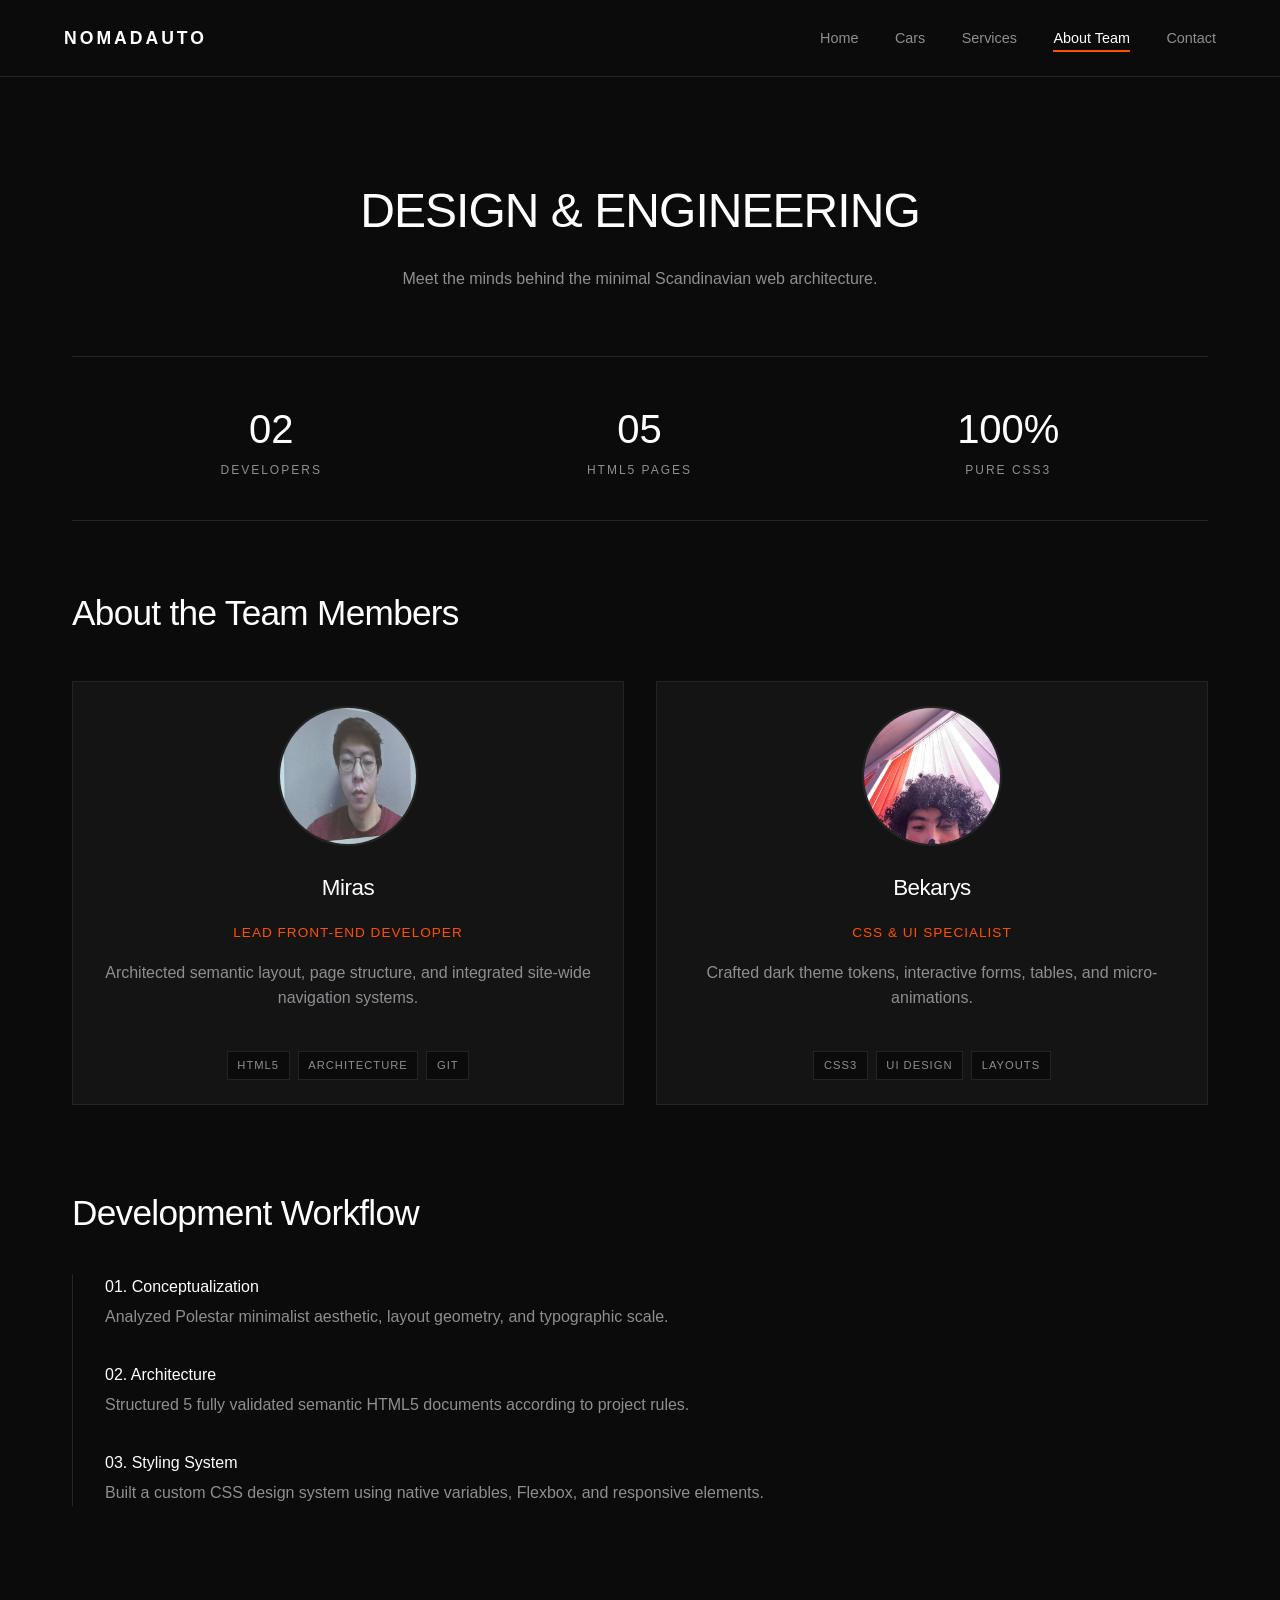
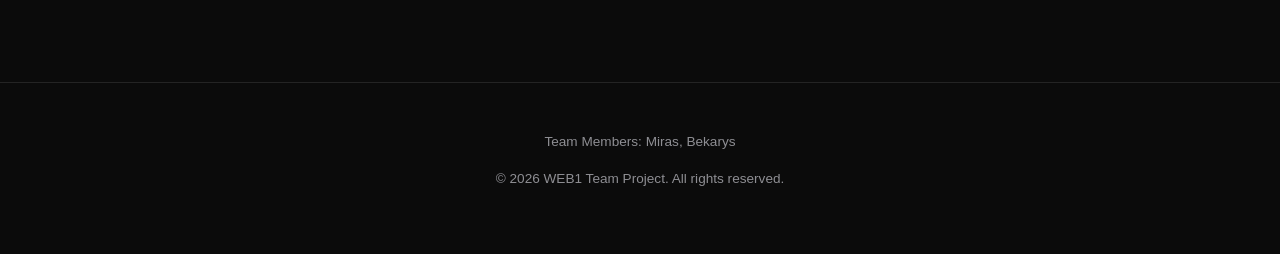
==== about.html @ 38dc41bf "minor changes" ====
<!DOCTYPE html>
<html lang="en">
<head>
  <meta charset="UTF-8">
  <meta name="viewport" content="width=device-width, initial-scale=1.0">
  <title>About Team</title>
  <link rel="stylesheet" href="css/style.css">
</head>
<body>

  <nav class="navbar">
    <div class="brand-logo">NomadAUTO</div>
    <div class="nav-links">
      <a href="index.html">Home</a>
      <a href="cars.html">Cars</a>
      <a href="services.html">Services</a>
      <a href="about.html" class="active">About Team</a>
      <a href="contact.html">Contact</a>
    </div>
  </nav>

  <main class="container">
    <header class="hero-section" style="border-bottom: none; padding: 2rem 0 3rem 0;">
      <h1>DESIGN & ENGINEERING</h1>
      <p>Meet the minds behind the minimal Scandinavian web architecture.</p>
    </header>

    <div class="stats-grid">
      <div class="stat-item">
        <span class="stat-number">02</span>
        <span class="stat-label">Developers</span>
      </div>
      <div class="stat-item">
        <span class="stat-number">05</span>
        <span class="stat-label">HTML5 Pages</span>
      </div>
      <div class="stat-item">
        <span class="stat-number">100%</span>
        <span class="stat-label">Pure CSS3</span>
      </div>
    </div>

    <h2>About the Team Members</h2>
    <div class="cards-grid">
      
      <div class="card member-card">
        <img src="images/miras.jpg" alt="Miras Profile" class="profile-img">
        <h3>Miras</h3>
        <p class="role-title">Lead Front-End Developer</p>
        <p>Architected semantic layout, page structure, and integrated site-wide navigation systems.</p>
        <div class="tech-tags">
          <span>HTML5</span>
          <span>Architecture</span>
          <span>Git</span>
        </div>
      </div>

      <div class="card member-card">
        <img src="images/bekarys.jpg" alt="Bekarys Profile" class="profile-img">
        <h3>Bekarys</h3>
        <p class="role-title">CSS & UI Specialist</p>
        <p>Crafted dark theme tokens, interactive forms, tables, and micro-animations.</p>
        <div class="tech-tags">
          <span>CSS3</span>
          <span>UI Design</span>
          <span>Layouts</span>
        </div>
      </div>

    </div>

    <section style="margin-top: 5rem;">
      <h2>Development Workflow</h2>
      <ol class="timeline-list">
        <li>
          <strong>01. Conceptualization</strong>
          <p>Analyzed Polestar minimalist aesthetic, layout geometry, and typographic scale.</p>
        </li>
        <li>
          <strong>02. Architecture</strong>
          <p>Structured 5 fully validated semantic HTML5 documents according to project rules.</p>
        </li>
        <li>
          <strong>03. Styling System</strong>
          <p>Built a custom CSS design system using native variables, Flexbox, and responsive elements.</p>
        </li>
      </ol>
    </section>
  </main>

  <footer>
    <p>Team Members: Miras, Bekarys</p>
    <p>&copy; 2026 WEB1 Team Project. All rights reserved.</p>
  </footer>

</body>
</html>
---- css/style.css ----
:root {
  --bg-color: #0b0b0b;
  --card-bg: #141414;
  --text-primary: #ffffff;
  --text-secondary: #8e8e93;
  --accent-color: #ff5000;
  --border-color: #242424;
  --font-main: 'Inter', -apple-system, BlinkMacSystemFont, 'Segoe UI', Roboto, sans-serif;
}

* {
  box-sizing: border-box;
  margin: 0;
  padding: 0;
}

body {
  background-color: var(--bg-color);
  color: var(--text-primary);
  font-family: var(--font-main);
  line-height: 1.6;
}

h1, h2, h3 {
  font-weight: 300;
  letter-spacing: -0.02em;
  margin-bottom: 1rem;
}

h1 { font-size: 3rem; }
h2 { font-size: 2.2rem; }
h3 { font-size: 1.4rem; }

p {
  color: var(--text-secondary);
  margin-bottom: 1rem;
}


.navbar {
  display: flex;
  justify-content: space-between;
  align-items: center;
  padding: 1.5rem 4rem;
  border-bottom: 1px solid var(--border-color);
  background-color: var(--bg-color);
  position: sticky;
  top: 0;
  z-index: 100;
}

.brand-logo {
  font-size: 1.1rem;
  font-weight: 600;
  letter-spacing: 3px;
  text-transform: uppercase;
  color: var(--text-primary);
}


.nav-links a {
  color: var(--text-secondary);
  text-decoration: none;
  margin-left: 2rem;
  font-size: 0.9rem;
  transition: color 0.3s ease;
}

.nav-links a:hover {
  color: var(--text-primary);
}


.nav-links a.active {
  color: var(--text-primary);
  border-bottom: 2px solid var(--accent-color);
  padding-bottom: 4px;
}

.container {
  max-width: 1200px;
  margin: 0 auto;
  padding: 4rem 2rem;
}

.hero-section {
  text-align: center;
  padding: 5rem 1rem 3rem 1rem;
  border-bottom: 1px solid var(--border-color);
}

.hero-img {
  width: 100%;
  max-height: 500px;
  object-fit: cover;
  border-radius: 4px;
  margin-top: 2rem;
}

.cards-grid {
  display: flex;
  gap: 2rem;
  margin-top: 2.5rem;
  flex-wrap: wrap;
}

.card {
  background-color: var(--card-bg);
  border: 1px solid var(--border-color);
  padding: 1.5rem;
  flex: 1 1 300px;
  display: flex;
  flex-direction: column;
}

.card-img {
  width: 100%;
  height: 220px;
  object-fit: cover;
  margin-bottom: 1rem;
}


.profile-img {
  width: 140px;
  height: 140px;
  border-radius: 50%;
  object-fit: cover;
  border: 2px solid var(--border-color);
  margin: 0 auto 1.5rem auto;
}


.spec-table {
  width: 100%;
  border-collapse: collapse;
  margin: 2rem 0;
}


.spec-table th, 
.spec-table td {
  padding: 1.2rem;
  text-align: left;
  border-bottom: 1px solid var(--border-color);
}

.spec-table th {
  color: var(--text-secondary);
  font-weight: 500;
  text-transform: uppercase;
  font-size: 0.8rem;
  letter-spacing: 1px;
}


#contact-form {
  max-width: 600px;
  margin: 2rem auto 0 auto;
  display: flex;
  flex-direction: column;
  gap: 1.5rem;
  background-color: var(--card-bg);
  padding: 2.5rem;
  border: 1px solid var(--border-color);
}

.form-group {
  display: flex;
  flex-direction: column;
  gap: 0.5rem;
  text-align: left;
}

.form-group label {
  font-size: 0.8rem;
  color: var(--text-secondary);
  text-transform: uppercase;
  letter-spacing: 1px;
}

.form-group input, 
.form-group select, 
.form-group textarea {
  background-color: var(--bg-color);
  border: 1px solid var(--border-color);
  color: var(--text-primary);
  padding: 0.8rem;
  font-family: inherit;
  font-size: 1rem;
  outline: none;
  transition: border-color 0.3s;
}

.form-group input:focus, 
.form-group select:focus, 
.form-group textarea:focus {
  border-color: var(--accent-color);
}

.btn-submit {
  background-color: var(--text-primary);
  color: var(--bg-color);
  padding: 1rem;
  border: none;
  font-weight: 600;
  cursor: pointer;
  text-transform: uppercase;
  letter-spacing: 1px;
  transition: all 0.3s ease;
}

.btn-submit:hover {
  background-color: var(--accent-color);
  color: #ffffff;
}


footer {
  text-align: center;
  padding: 3rem 1rem;
  border-top: 1px solid var(--border-color);
  margin-top: 5rem;
  font-size: 0.85rem;
  color: var(--text-secondary);
}
.stats-grid {
  display: flex;
  justify-content: space-around;
  border-top: 1px solid var(--border-color);
  border-bottom: 1px solid var(--border-color);
  padding: 2.5rem 1rem;
  margin-bottom: 4rem;
}

.stat-item {
  display: flex;
  flex-direction: column;
  align-items: center;
}

.stat-number {
  font-size: 2.5rem;
  font-weight: 300;
  color: var(--text-primary);
}

.stat-label {
  font-size: 0.75rem;
  text-transform: uppercase;
  letter-spacing: 2px;
  color: var(--text-secondary);
}

.member-card {
  text-align: center;
  transition: transform 0.3s ease, border-color 0.3s ease;
}

.member-card:hover {
  transform: translateY(-5px);
  border-color: var(--accent-color);
}

.role-title {
  color: var(--accent-color);
  font-size: 0.85rem;
  text-transform: uppercase;
  letter-spacing: 1px;
  margin-bottom: 1rem;
}

.tech-tags {
  display: flex;
  justify-content: center;
  gap: 0.5rem;
  margin-top: auto;
  padding-top: 1.5rem;
}

.tech-tags span {
  font-size: 0.7rem;
  text-transform: uppercase;
  letter-spacing: 1px;
  padding: 0.3rem 0.6rem;
  background-color: var(--bg-color);
  border: 1px solid var(--border-color);
  color: var(--text-secondary);
}

.timeline-list {
  list-style: none;
  margin-top: 2rem;
  border-left: 1px solid var(--border-color);
  padding-left: 2rem;
}

.timeline-list li {
  margin-bottom: 2rem;
  position: relative;
}

.timeline-list strong {
  color: var(--text-primary);
  font-weight: 400;
  display: block;
  margin-bottom: 0.3rem;
}
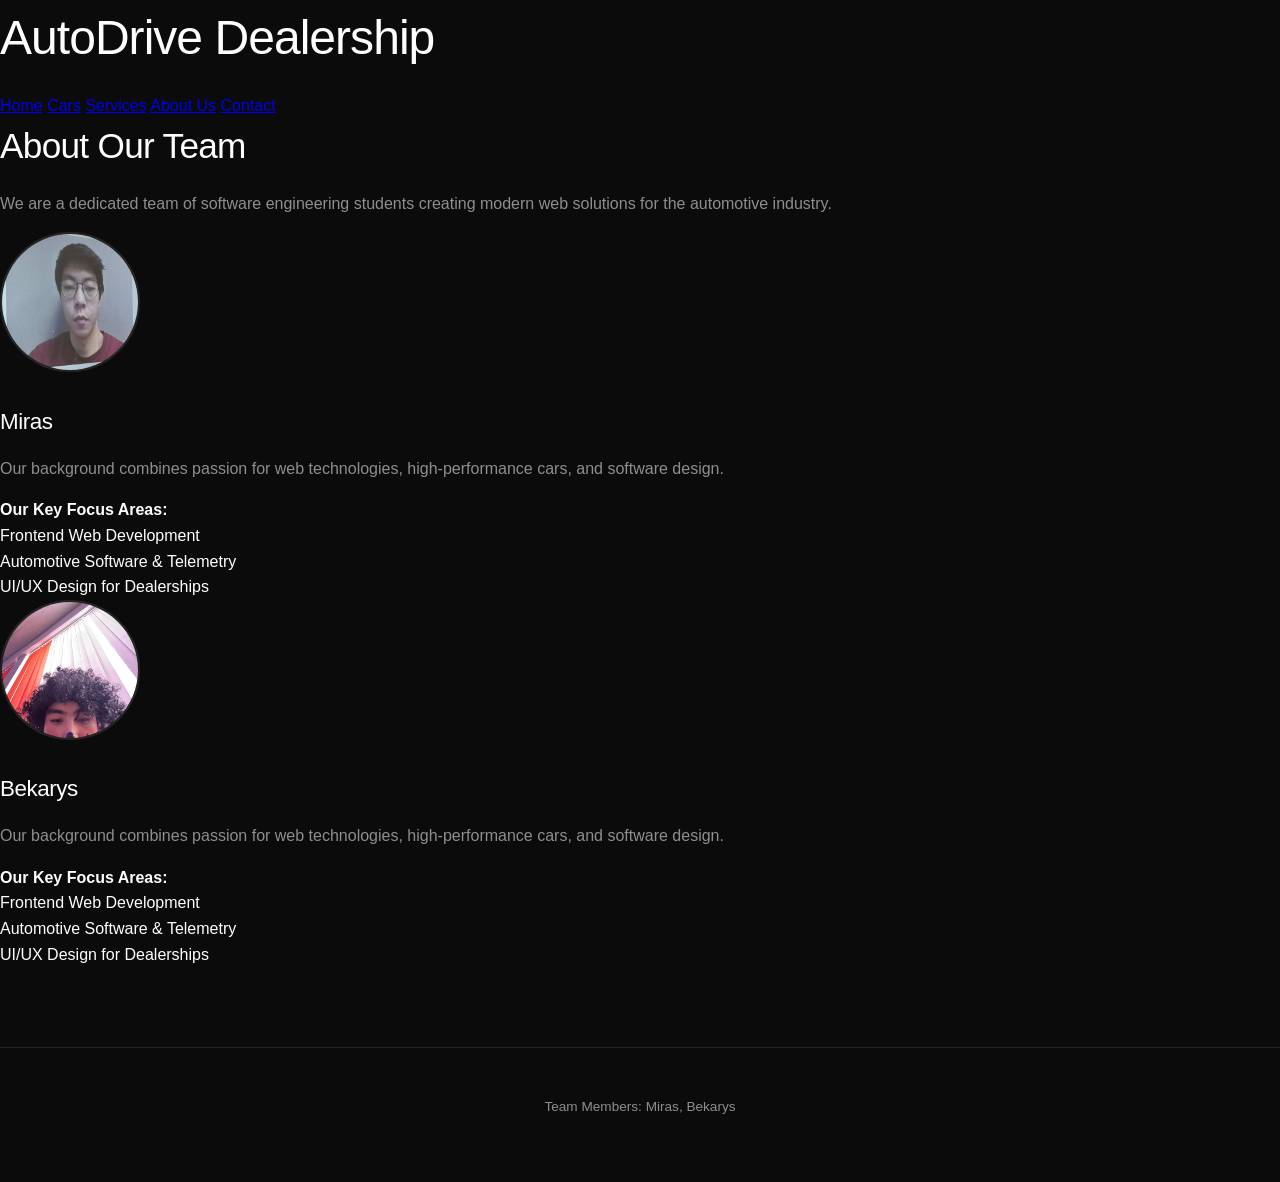
==== commit 92850348: "minor changes" ====
--- a/about.html
+++ b/about.html
@@ -1,97 +1,60 @@
 <!DOCTYPE html>
 <html lang="en">
 <head>
-  <meta charset="UTF-8">
-  <meta name="viewport" content="width=device-width, initial-scale=1.0">
-  <title>About Team</title>
-  <link rel="stylesheet" href="css/style.css">
+    <meta charset="UTF-8">
+    <meta name="viewport" content="width=device-width, initial-scale=1.0">
+    <title>AutoDrive - About Us</title>
+    <link rel="stylesheet" href="css/style.css">
 </head>
 <body>
 
-  <nav class="navbar">
-    <div class="brand-logo">NomadAUTO</div>
-    <div class="nav-links">
-      <a href="index.html">Home</a>
-      <a href="cars.html">Cars</a>
-      <a href="services.html">Services</a>
-      <a href="about.html" class="active">About Team</a>
-      <a href="contact.html">Contact</a>
-    </div>
-  </nav>
-
-  <main class="container">
-    <header class="hero-section" style="border-bottom: none; padding: 2rem 0 3rem 0;">
-      <h1>DESIGN & ENGINEERING</h1>
-      <p>Meet the minds behind the minimal Scandinavian web architecture.</p>
+    <header id="main-header">
+        <h1>AutoDrive Dealership</h1>
+        <nav class="nav-menu">
+            <a href="index.html">Home</a>
+            <a href="cars.html">Cars</a>
+            <a href="services.html">Services</a>
+            <a href="about.html">About Us</a>
+            <a href="contact.html">Contact</a>
+        </nav>
     </header>
 
-    <div class="stats-grid">
-      <div class="stat-item">
-        <span class="stat-number">02</span>
-        <span class="stat-label">Developers</span>
-      </div>
-      <div class="stat-item">
-        <span class="stat-number">05</span>
-        <span class="stat-label">HTML5 Pages</span>
-      </div>
-      <div class="stat-item">
-        <span class="stat-number">100%</span>
-        <span class="stat-label">Pure CSS3</span>
-      </div>
-    </div>
+    <main>
+        <section class="about-section">
+            <h2>About Our Team</h2>
+            <p>We are a dedicated team of software engineering students creating modern web solutions for the automotive industry.</p>
 
-    <h2>About the Team Members</h2>
-    <div class="cards-grid">
-      
-      <div class="card member-card">
-        <img src="images/miras.jpg" alt="Miras Profile" class="profile-img">
-        <h3>Miras</h3>
-        <p class="role-title">Lead Front-End Developer</p>
-        <p>Architected semantic layout, page structure, and integrated site-wide navigation systems.</p>
-        <div class="tech-tags">
-          <span>HTML5</span>
-          <span>Architecture</span>
-          <span>Git</span>
-        </div>
-      </div>
+            <article class="team-member">
+                <img src="images/miras.jpg" alt="Miras Photo" class="profile-img">
+                <h3>Miras</h3>
+                <p>Our background combines passion for web technologies, high-performance cars, and software design.</p>
+                
+                <h4>Our Key Focus Areas:</h4>
+                <ul>
+                    <li>Frontend Web Development</li>
+                    <li>Automotive Software & Telemetry</li>
+                    <li>UI/UX Design for Dealerships</li>
+                </ul>
+            </article>
 
-      <div class="card member-card">
-        <img src="images/bekarys.jpg" alt="Bekarys Profile" class="profile-img">
-        <h3>Bekarys</h3>
-        <p class="role-title">CSS & UI Specialist</p>
-        <p>Crafted dark theme tokens, interactive forms, tables, and micro-animations.</p>
-        <div class="tech-tags">
-          <span>CSS3</span>
-          <span>UI Design</span>
-          <span>Layouts</span>
-        </div>
-      </div>
+            <article class="team-member">
+                <img src="images/bekarys.jpg" alt="Bekarys Photo" class="profile-img">
+                <h3>Bekarys</h3>
+                <p>Our background combines passion for web technologies, high-performance cars, and software design.</p>
+                
+                <h4>Our Key Focus Areas:</h4>
+                <ul>
+                    <li>Frontend Web Development</li>
+                    <li>Automotive Software & Telemetry</li>
+                    <li>UI/UX Design for Dealerships</li>
+                </ul>
+            </article>
+        </section>
+    </main>
 
-    </div>
-
-    <section style="margin-top: 5rem;">
-      <h2>Development Workflow</h2>
-      <ol class="timeline-list">
-        <li>
-          <strong>01. Conceptualization</strong>
-          <p>Analyzed Polestar minimalist aesthetic, layout geometry, and typographic scale.</p>
-        </li>
-        <li>
-          <strong>02. Architecture</strong>
-          <p>Structured 5 fully validated semantic HTML5 documents according to project rules.</p>
-        </li>
-        <li>
-          <strong>03. Styling System</strong>
-          <p>Built a custom CSS design system using native variables, Flexbox, and responsive elements.</p>
-        </li>
-      </ol>
-    </section>
-  </main>
-
-  <footer>
-    <p>Team Members: Miras, Bekarys</p>
-    <p>&copy; 2026 WEB1 Team Project. All rights reserved.</p>
-  </footer>
+    <footer>
+        <p>Team Members: Miras, Bekarys</p>
+    </footer>
 
 </body>
 </html>
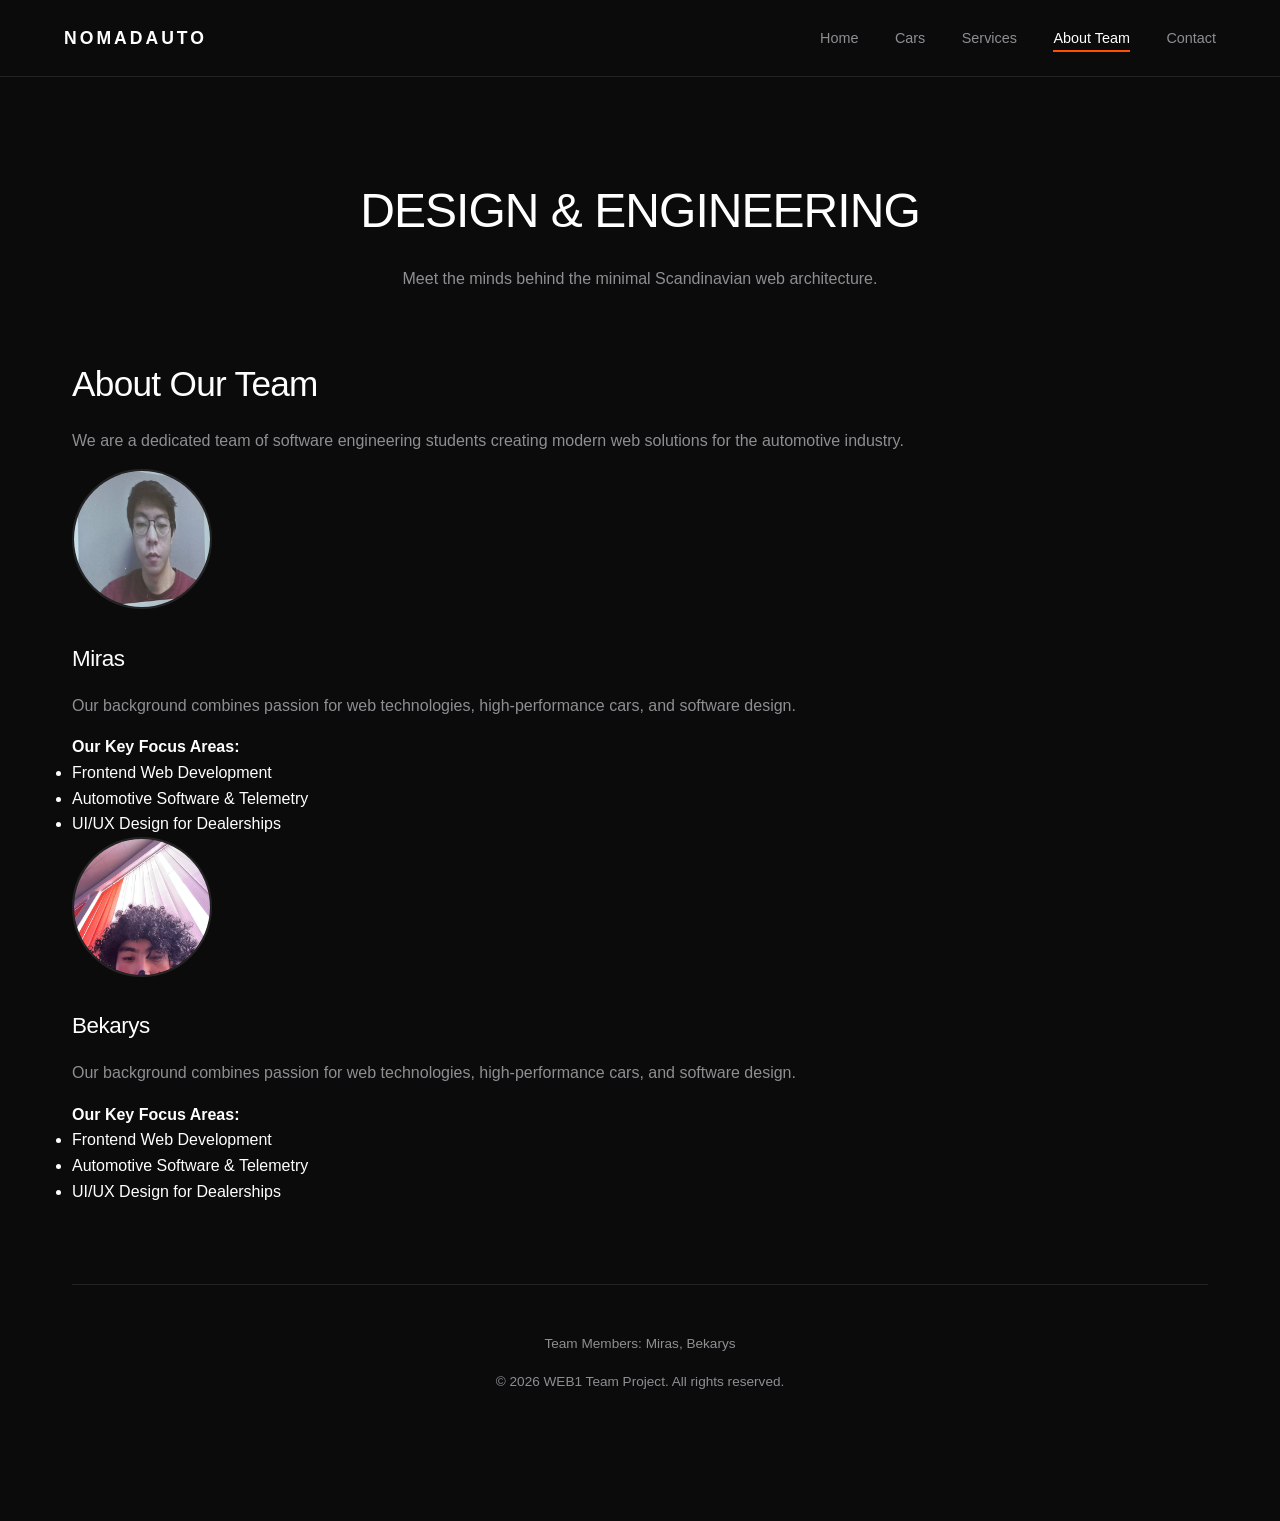
==== commit a581f887: "Merge branch 'master' of https://github.com/Mirasik1/WEB1" ====
--- a/about.html
+++ b/about.html
@@ -1,22 +1,28 @@
 <!DOCTYPE html>
 <html lang="en">
 <head>
-    <meta charset="UTF-8">
-    <meta name="viewport" content="width=device-width, initial-scale=1.0">
-    <title>AutoDrive - About Us</title>
-    <link rel="stylesheet" href="css/style.css">
+  <meta charset="UTF-8">
+  <meta name="viewport" content="width=device-width, initial-scale=1.0">
+  <title>About Team</title>
+  <link rel="stylesheet" href="css/style.css">
 </head>
 <body>
 
-    <header id="main-header">
-        <h1>AutoDrive Dealership</h1>
-        <nav class="nav-menu">
-            <a href="index.html">Home</a>
-            <a href="cars.html">Cars</a>
-            <a href="services.html">Services</a>
-            <a href="about.html">About Us</a>
-            <a href="contact.html">Contact</a>
-        </nav>
+  <nav class="navbar">
+    <div class="brand-logo">NomadAUTO</div>
+    <div class="nav-links">
+      <a href="index.html">Home</a>
+      <a href="cars.html">Cars</a>
+      <a href="services.html">Services</a>
+      <a href="about.html" class="active">About Team</a>
+      <a href="contact.html">Contact</a>
+    </div>
+  </nav>
+
+  <main class="container">
+    <header class="hero-section" style="border-bottom: none; padding: 2rem 0 3rem 0;">
+      <h1>DESIGN & ENGINEERING</h1>
+      <p>Meet the minds behind the minimal Scandinavian web architecture.</p>
     </header>
 
     <main>
@@ -52,9 +58,10 @@
         </section>
     </main>
 
-    <footer>
-        <p>Team Members: Miras, Bekarys</p>
-    </footer>
+  <footer>
+    <p>Team Members: Miras, Bekarys</p>
+    <p>&copy; 2026 WEB1 Team Project. All rights reserved.</p>
+  </footer>
 
 </body>
 </html>
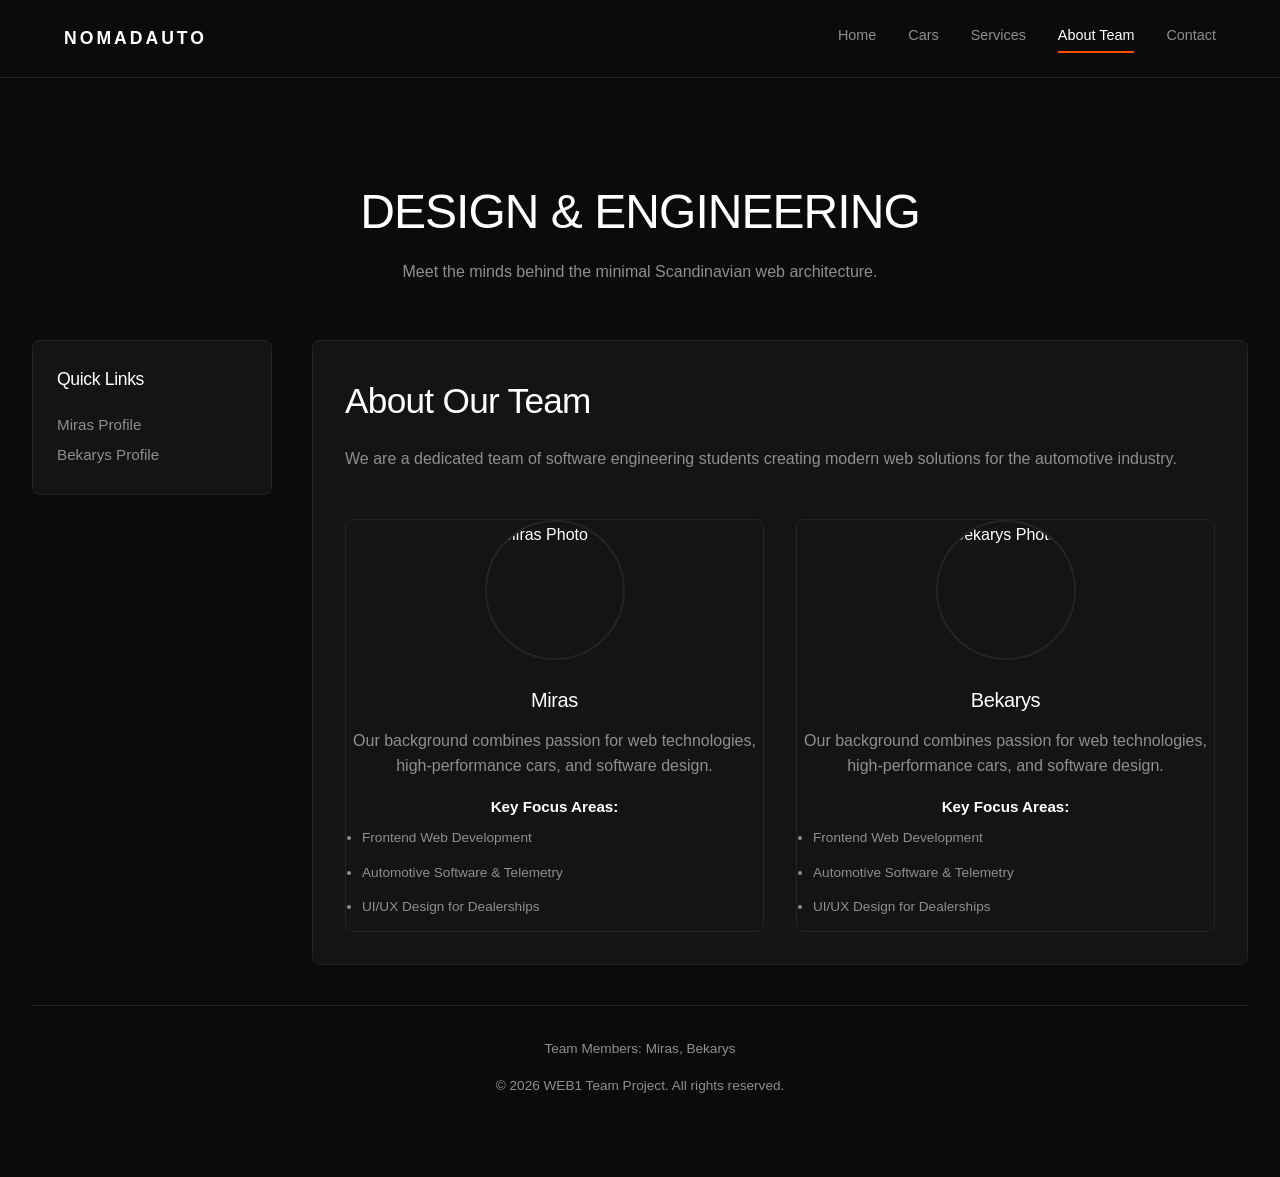
==== commit 378be5f5: "my tasks" ====
--- a/about.html
+++ b/about.html
@@ -1,11 +1,13 @@
 <!DOCTYPE html>
 <html lang="en">
+
 <head>
   <meta charset="UTF-8">
   <meta name="viewport" content="width=device-width, initial-scale=1.0">
   <title>About Team</title>
   <link rel="stylesheet" href="css/style.css">
 </head>
+
 <body>
 
   <nav class="navbar">
@@ -19,49 +21,72 @@
     </div>
   </nav>
 
-  <main class="container">
-    <header class="hero-section" style="border-bottom: none; padding: 2rem 0 3rem 0;">
+  <div class="page-grid container">
+
+    <header class="grid-header">
       <h1>DESIGN & ENGINEERING</h1>
       <p>Meet the minds behind the minimal Scandinavian web architecture.</p>
     </header>
 
-    <main>
-        <section class="about-section">
-            <h2>About Our Team</h2>
-            <p>We are a dedicated team of software engineering students creating modern web solutions for the automotive industry.</p>
+    <aside class="grid-sidebar">
+      <h3>Quick Links</h3>
+      <ul>
+        <li><a href="#miras">Miras Profile</a></li>
+        <li><a href="#bekarys">Bekarys Profile</a></li>
+      </ul>
+    </aside>
 
-            <article class="team-member">
-                <img src="images/miras.jpg" alt="Miras Photo" class="profile-img">
-                <h3>Miras</h3>
-                <p>Our background combines passion for web technologies, high-performance cars, and software design.</p>
-                
-                <h4>Our Key Focus Areas:</h4>
-                <ul>
-                    <li>Frontend Web Development</li>
-                    <li>Automotive Software & Telemetry</li>
-                    <li>UI/UX Design for Dealerships</li>
-                </ul>
-            </article>
+    <main class="grid-main">
+      <section id="about-sec">
+        <h2>About Our Team</h2>
+        <p>We are a dedicated team of software engineering students creating modern web solutions for the automotive
+          industry.</p>
 
-            <article class="team-member">
-                <img src="images/bekarys.jpg" alt="Bekarys Photo" class="profile-img">
-                <h3>Bekarys</h3>
-                <p>Our background combines passion for web technologies, high-performance cars, and software design.</p>
-                
-                <h4>Our Key Focus Areas:</h4>
-                <ul>
-                    <li>Frontend Web Development</li>
-                    <li>Automotive Software & Telemetry</li>
-                    <li>UI/UX Design for Dealerships</li>
-                </ul>
-            </article>
+        <section class="cards-container" style="padding: 2rem 0 0 0;">
+          <article class="card" id="miras">
+            <div class="card-content">
+              <img src="images/miras.jpg" alt="Miras Photo" class="profile-img">
+              <h3 class="card-title">Miras</h3>
+              <p class="card-text">Our background combines passion for web technologies, high-performance cars, and
+                software design.</p>
+
+              <h4 style="font-size: 0.95rem; margin-bottom: 0.5rem; text-align: center; color: var(--text-primary);">Key
+                Focus Areas:</h4>
+              <ul style="margin-left: 1rem; color: var(--text-secondary); font-size: 0.85rem; line-height: 1.6;">
+                <li>Frontend Web Development</li>
+                <li>Automotive Software & Telemetry</li>
+                <li>UI/UX Design for Dealerships</li>
+              </ul>
+            </div>
+          </article>
+
+          <article class="card" id="bekarys">
+            <div class="card-content">
+              <img src="images/bekarys.jpg" alt="Bekarys Photo" class="profile-img">
+              <h3 class="card-title">Bekarys</h3>
+              <p class="card-text">Our background combines passion for web technologies, high-performance cars, and
+                software design.</p>
+
+              <h4 style="font-size: 0.95rem; margin-bottom: 0.5rem; text-align: center; color: var(--text-primary);">Key
+                Focus Areas:</h4>
+              <ul style="margin-left: 1rem; color: var(--text-secondary); font-size: 0.85rem; line-height: 1.6;">
+                <li>Frontend Web Development</li>
+                <li>Automotive Software & Telemetry</li>
+                <li>UI/UX Design for Dealerships</li>
+              </ul>
+            </div>
+          </article>
         </section>
+      </section>
     </main>
 
-  <footer>
-    <p>Team Members: Miras, Bekarys</p>
-    <p>&copy; 2026 WEB1 Team Project. All rights reserved.</p>
-  </footer>
+    <footer class="grid-footer">
+      <p>Team Members: Miras, Bekarys</p>
+      <p>&copy; 2026 WEB1 Team Project. All rights reserved.</p>
+    </footer>
+
+  </div>
 
 </body>
+
 </html>
--- a/css/style.css
+++ b/css/style.css
@@ -1,4 +1,6 @@
-
+html {
+  scroll-behavior: smooth;
+}
 :root {
   --bg-color: #0b0b0b;
   --card-bg: #141414;
@@ -48,6 +50,7 @@
   position: sticky;
   top: 0;
   z-index: 100;
+  width: 100%;
 }
 
 .brand-logo {
@@ -58,11 +61,13 @@
   color: var(--text-primary);
 }
 
-
+.nav-links{
+  display:flex;
+  gap:2rem;
+}
 .nav-links a {
   color: var(--text-secondary);
   text-decoration: none;
-  margin-left: 2rem;
   font-size: 0.9rem;
   transition: color 0.3s ease;
 }
@@ -79,7 +84,7 @@
 }
 
 .container {
-  max-width: 1200px;
+  
   margin: 0 auto;
   padding: 4rem 2rem;
 }
@@ -97,6 +102,12 @@
   border-radius: 4px;
   margin-top: 2rem;
 }
+.card-content{
+  display: flex;
+  justify-content: center;
+  flex-direction: column;
+  flex-grow: 1;
+}
 
 .cards-grid {
   display: flex;
@@ -105,23 +116,70 @@
   flex-wrap: wrap;
 }
 
+.cards-container{
+  display:flex;
+  flex-wrap:wrap;
+  justify-content: center;
+  align-items: stretch;
+  gap:2rem;
+  padding: 3rem 2rem;
+  max-width: 100%;
+  margin: 0 auto;
+}
+
 .card {
   background-color: var(--card-bg);
   border: 1px solid var(--border-color);
-  padding: 1.5rem;
+  border-radius: 8px;
+  overflow: hidden;
   flex: 1 1 300px;
   display: flex;
   flex-direction: column;
-}
-
+  transition:transform 0.3s ease,box-shadow 0.3s ease;
+  flex-direction: column;
+}
+.card:hover{
+  transform: translateY(-5px);
+  box-shadow: 0 10px 20px rgba(0,0,0,0.4);
+}
 .card-img {
   width: 100%;
-  height: 220px;
+  height: 200px;
   object-fit: cover;
   margin-bottom: 1rem;
 }
 
-
+.card-title{
+  color:var(--text-primary,#ffffff);
+  font-size: 1.25rem;
+  margin-bottom: 0.7rem;
+  display: flex;
+  justify-content: center;
+}
+.card-text{
+  color:var(--text-secondary,#aaaaaa);
+  
+  flex-grow: 1;
+  display: flex;
+  justify-content: center;
+  text-align: center;
+}
+.card-button{
+  display:inline-block;
+  text-align: center;
+  background-color: var(--accent-color,#ff4500);
+  color:#ffffff;
+  padding: 0.75rem 1.25rem;
+  border-radius: 4px;
+  text-decoration: none;
+  font-weight: 600;
+  font-size:0.9rem;
+  transition:background-color 0.3s ease;
+  display: flex;
+  justify-content: center;
+  margin-top: auto;
+  
+}
 .profile-img {
   width: 140px;
   height: 140px;
@@ -166,6 +224,13 @@
   border: 1px solid var(--border-color);
 }
 
+
+.nav-menu {
+    margin-top: 10px;
+    display:flex;
+    justify-content:space-between;
+    align-items:center;
+}
 .form-group {
   display: flex;
   flex-direction: column;
@@ -193,11 +258,7 @@
   transition: border-color 0.3s;
 }
 
-.form-group input:focus, 
-.form-group select:focus, 
-.form-group textarea:focus {
-  border-color: var(--accent-color);
-}
+
 
 .btn-submit {
   background-color: var(--text-primary);
@@ -211,99 +272,257 @@
   transition: all 0.3s ease;
 }
 
-.btn-submit:hover {
-  background-color: var(--accent-color);
-  color: #ffffff;
-}
-
+
+
+.page-layout {
+  display: grid;
+  grid-template-columns: 250px 1fr;
+  grid-template-rows: auto 1fr auto;
+  grid-template-areas:
+    "header  header"
+    "sidebar main"
+    "footer  footer";
+  min-height: 100vh;
+  gap: 2rem;
+}
+
+.header-section {
+  grid-area: header;
+}
+
+.sidebar {
+  grid-area: sidebar;
+  background-color: var(--card-bg);
+  padding: 2rem;
+  border-right: 1px solid var(--border-color);
+}
+
+.sidebar ul {
+  list-style: none;
+}
+
+.sidebar a {
+  color: var(--text-secondary);
+  text-decoration: none;
+  line-height: 2;
+}
+
+.sidebar a:hover {
+  color: var(--accent-color);
+}
+
+.main-content {
+  grid-area: main; /* ВОТ ЭТОГО СВОЙСТВА НЕ ХВАТАЛО! */
+  padding: 2rem;
+}
 
 footer {
+  grid-area: footer;
   text-align: center;
   padding: 3rem 1rem;
   border-top: 1px solid var(--border-color);
-  margin-top: 5rem;
   font-size: 0.85rem;
   color: var(--text-secondary);
-}
-.stats-grid {
-  display: flex;
-  justify-content: space-around;
+  margin-top: 0;
+}.page-grid {
+  display: grid;
+  grid-template-columns: 240px 1fr;
+  grid-template-rows: auto auto auto;
+  grid-template-areas:
+    "header  header"
+    "sidebar main"
+    "footer  footer";
+  gap: 2.5rem;
+  margin-top: 2rem;
+}
+
+.grid-header {
+  grid-area: header;
+  text-align: center;
+}
+
+.grid-header h1 {
+  color: var(--text-primary);
+  margin-bottom: 0.5rem;
+}
+
+.hero-img {
+  width: 100%;
+  height: 380px;
+  object-fit: cover;
+  border-radius: 8px;
+  margin-top: 1.5rem;
+  border: 1px solid var(--border-color);
+}
+
+.grid-sidebar {
+  grid-area: sidebar;
+  background-color: var(--card-bg);
+  padding: 1.5rem;
+  border: 1px solid var(--border-color);
+  border-radius: 8px;
+  height: fit-content;
+}
+
+.grid-sidebar h3 {
+  font-size: 1.1rem;
+  margin-bottom: 1rem;
+}
+
+.grid-sidebar ul {
+  list-style: none;
+}
+
+.grid-sidebar a {
+  color: var(--text-secondary);
+  text-decoration: none;
+  line-height: 2;
+  font-size: 0.95rem;
+  transition: color 0.3s;
+}
+
+.grid-sidebar a:hover {
+  color: var(--accent-color);
+}
+
+.grid-main {
+  grid-area: main;
+  background-color: var(--card-bg);
+  padding: 2rem;
+  border: 1px solid var(--border-color);
+  border-radius: 8px;
+}
+
+.grid-main ul {
+  margin-left: 1.2rem;
+  color: var(--text-secondary);
+}
+
+.grid-main li {
+  margin-bottom: 0.8rem;
+}
+
+.grid-footer {
+  grid-area: footer;
+  text-align: center;
+  padding: 2rem 1rem 0 1rem;
   border-top: 1px solid var(--border-color);
-  border-bottom: 1px solid var(--border-color);
-  padding: 2.5rem 1rem;
-  margin-bottom: 4rem;
-}
-
-.stat-item {
-  display: flex;
-  flex-direction: column;
+  font-size: 0.85rem;
+  color: var(--text-secondary);
+}
+.modal-overlay {
+  position: fixed;
+  top: 0;
+  left: 0;
+  width: 100%;
+  height: 100%;
+  background-color: rgba(0, 0, 0, 0.85); /* Всё вокруг темнеет */
+  backdrop-filter: blur(5px);
+  display: flex;
+  justify-content: center;
   align-items: center;
-}
-
-.stat-number {
-  font-size: 2.5rem;
-  font-weight: 300;
-  color: var(--text-primary);
-}
-
-.stat-label {
-  font-size: 0.75rem;
-  text-transform: uppercase;
-  letter-spacing: 2px;
-  color: var(--text-secondary);
-}
-
-.member-card {
-  text-align: center;
-  transition: transform 0.3s ease, border-color 0.3s ease;
-}
-
-.member-card:hover {
-  transform: translateY(-5px);
-  border-color: var(--accent-color);
-}
-
-.role-title {
+  opacity: 0;
+  pointer-events: none;
+  transition: opacity 0.3s ease;
+  z-index: 1000;
+}
+
+/* Открытие всплывающего окна без JS с помощью :target */
+.modal-overlay:target {
+  opacity: 1;
+  pointer-events: auto;
+}
+
+/* Контейнер модального окна */
+.modal-content {
+  background-color: var(--card-bg);
+  border: 1px solid var(--border-color);
+  border-radius: 12px;
+  padding: 2rem;
+  width: 90%;
+  max-width: 900px;
+  max-height: 90vh;
+  overflow-y: auto;
+  position: relative;
+  box-shadow: 0 20px 40px rgba(0,0,0,0.8);
+}
+
+.modal-content h2 {
+  text-align: center;
+  margin-bottom: 1.5rem;
+}
+
+/* Крестик справа сверху */
+.close-btn {
+  position: absolute;
+  top: 1rem;
+  right: 1.5rem;
+  font-size: 2rem;
+  color: var(--text-secondary);
+  text-decoration: none;
+  font-weight: bold;
+  line-height: 1;
+  transition: color 0.2s;
+}
+
+.close-btn:hover {
   color: var(--accent-color);
+}
+
+/* CSS Grid Gallery (Task 4 Requirements) */
+.gallery-container {
+  display: grid;
+  grid-template-columns: repeat(3, 1fr); /* 3 колонки одинаковой ширины */
+  gap: 1.2rem; /* Равномерные отступы */
+}
+
+.gallery-item {
+  position: relative;
+  overflow: hidden;
+  border-radius: 6px;
+  border: 1px solid var(--border-color);
+  height: 160px;
+}
+
+.gallery-item img {
+  width: 100%;
+  height: 100%;
+  object-fit: cover;
+  transition: transform 0.4s ease;
+  display: block;
+}
+
+/* Ховер эффект: Картинка чуть-чуть увеличивается */
+.gallery-item:hover img {
+  transform: scale(1.1);
+}
+
+/* Всплывающая подпись при наведении (Caption Overlay) */
+.gallery-item .caption {
+  position: absolute;
+  bottom: 0;
+  left: 0;
+  width: 100%;
+  padding: 0.6rem;
+  background: rgba(0, 0, 0, 0.75);
+  color: #fff;
   font-size: 0.85rem;
-  text-transform: uppercase;
-  letter-spacing: 1px;
-  margin-bottom: 1rem;
-}
-
-.tech-tags {
-  display: flex;
-  justify-content: center;
-  gap: 0.5rem;
-  margin-top: auto;
-  padding-top: 1.5rem;
-}
-
-.tech-tags span {
-  font-size: 0.7rem;
-  text-transform: uppercase;
-  letter-spacing: 1px;
-  padding: 0.3rem 0.6rem;
-  background-color: var(--bg-color);
-  border: 1px solid var(--border-color);
-  color: var(--text-secondary);
-}
-
-.timeline-list {
-  list-style: none;
-  margin-top: 2rem;
-  border-left: 1px solid var(--border-color);
-  padding-left: 2rem;
-}
-
-.timeline-list li {
-  margin-bottom: 2rem;
-  position: relative;
-}
-
-.timeline-list strong {
-  color: var(--text-primary);
-  font-weight: 400;
-  display: block;
-  margin-bottom: 0.3rem;
+  text-align: center;
+  transform: translateY(100%);
+  transition: transform 0.3s ease;
+}
+
+.gallery-item:hover .caption {
+  transform: translateY(0);
+}
+p, h1, h2, h3, h4, h5, h6, span, li, td, th {
+  cursor: default;
+  user-select: none;
+}
+a, button, .card-button, .close-btn {
+  cursor: pointer;
+}
+input, textarea, select {
+  cursor: text;
+  user-select: auto;
 }
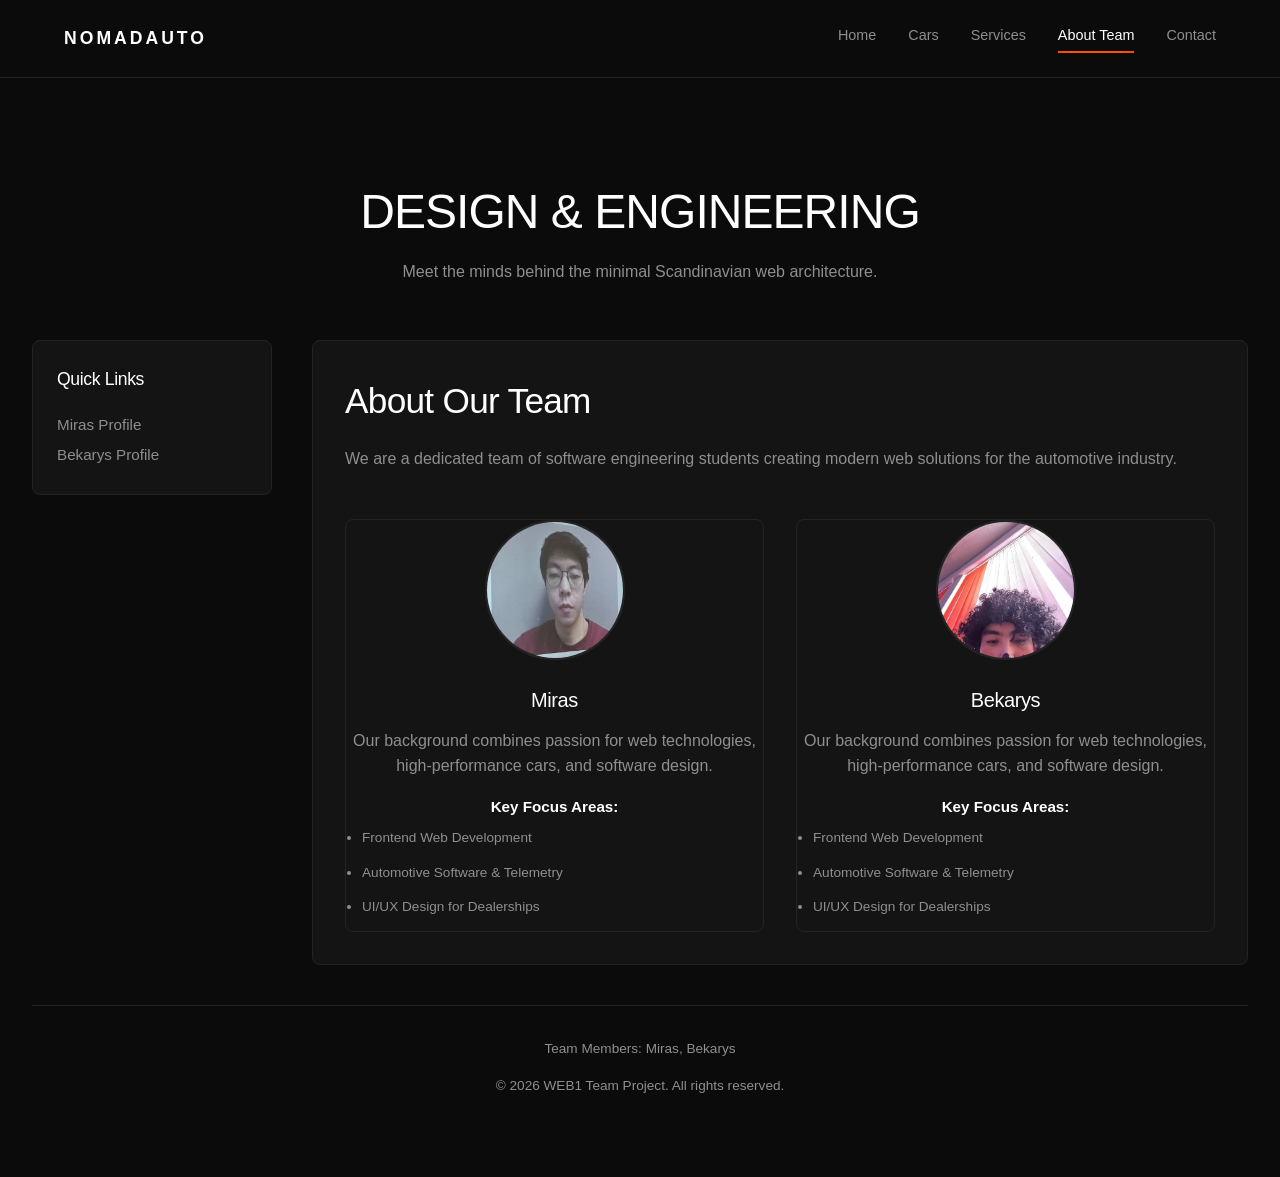
==== commit 85b1bbad: "compressed photos" ====
--- a/about.html
+++ b/about.html
@@ -45,7 +45,7 @@
         <section class="cards-container" style="padding: 2rem 0 0 0;">
           <article class="card" id="miras">
             <div class="card-content">
-              <img src="images/miras.jpg" alt="Miras Photo" class="profile-img">
+              <img src="images/miras.webp" alt="Miras Photo" class="profile-img">
               <h3 class="card-title">Miras</h3>
               <p class="card-text">Our background combines passion for web technologies, high-performance cars, and
                 software design.</p>
@@ -62,7 +62,7 @@
 
           <article class="card" id="bekarys">
             <div class="card-content">
-              <img src="images/bekarys.jpg" alt="Bekarys Photo" class="profile-img">
+              <img src="images/bekarys.webp" alt="Bekarys Photo" class="profile-img">
               <h3 class="card-title">Bekarys</h3>
               <p class="card-text">Our background combines passion for web technologies, high-performance cars, and
                 software design.</p>
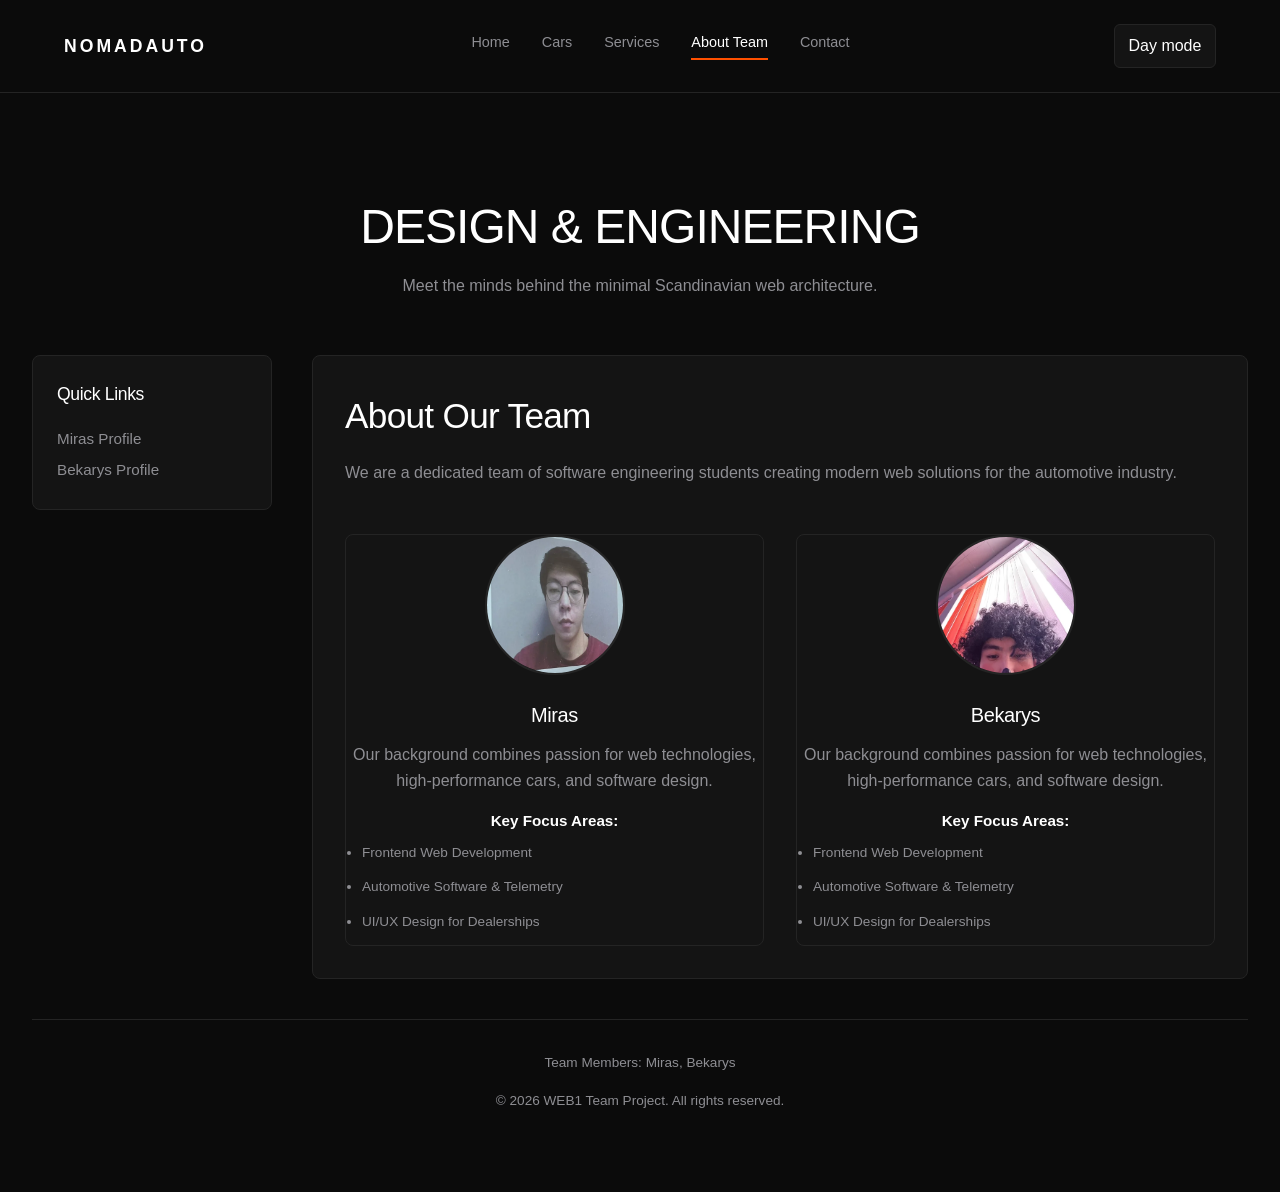
==== commit b29aa24a: "Added theme" ====
--- a/about.html
+++ b/about.html
@@ -5,6 +5,7 @@
   <meta charset="UTF-8">
   <meta name="viewport" content="width=device-width, initial-scale=1.0">
   <title>About Team</title>
+  <script src="scripts/theme-init.js"></script>
   <link rel="stylesheet" href="css/style.css">
 </head>
 
@@ -19,6 +20,7 @@
       <a href="about.html" class="active">About Team</a>
       <a href="contact.html">Contact</a>
     </div>
+    <button type="button" id="theme-toggle" class="theme-toggle" aria-pressed="false">Day mode</button>
   </nav>
 
   <div class="page-grid container">
@@ -87,6 +89,7 @@
 
   </div>
 
+  <script src="scripts/script.js"></script>
 </body>
 
-</html>+</html>
--- a/css/style.css
+++ b/css/style.css
@@ -9,6 +9,30 @@
   --accent-color: #ff5000;
   --border-color: #242424;
   --font-main: 'Inter', -apple-system, BlinkMacSystemFont, 'Segoe UI', Roboto, sans-serif;
+}
+
+:root.light-theme {
+  --bg-color: #f5f6f8;
+  --card-bg: #ffffff;
+  --text-primary: #171a20;
+  --text-secondary: #505765;
+  --border-color: #d8dce3;
+}
+
+.theme-toggle {
+  background: var(--card-bg);
+  color: var(--text-primary);
+  border: 1px solid var(--border-color);
+  border-radius: 6px;
+  padding: 0.5rem 0.85rem;
+  cursor: pointer;
+  white-space: nowrap;
+}
+
+.theme-toggle:hover { border-color: var(--accent-color); }
+body, .navbar, .card, .grid-main, .grid-sidebar, .accordion-header,
+.form-group input, .form-group textarea, .form-group select {
+  transition: background-color 0.25s ease, color 0.25s ease, border-color 0.25s ease;
 }
 
 * {
@@ -136,7 +160,7 @@
   display: flex;
   flex-direction: column;
   transition:transform 0.3s ease,box-shadow 0.3s ease;
-  flex-direction: column;
+
 }
 .card:hover{
   transform: translateY(-5px);
@@ -312,7 +336,7 @@
 }
 
 .main-content {
-  grid-area: main; /* ВОТ ЭТОГО СВОЙСТВА НЕ ХВАТАЛО! */
+  grid-area: main;
   padding: 2rem;
 }
 
@@ -416,7 +440,7 @@
   left: 0;
   width: 100%;
   height: 100%;
-  background-color: rgba(0, 0, 0, 0.85); /* Всё вокруг темнеет */
+  background-color: rgba(0, 0, 0, 0.85);
   backdrop-filter: blur(5px);
   display: flex;
   justify-content: center;
@@ -427,13 +451,12 @@
   z-index: 1000;
 }
 
-/* Открытие всплывающего окна без JS с помощью :target */
+
 .modal-overlay:target {
   opacity: 1;
   pointer-events: auto;
 }
 
-/* Контейнер модального окна */
 .modal-content {
   background-color: var(--card-bg);
   border: 1px solid var(--border-color);
@@ -452,7 +475,7 @@
   margin-bottom: 1.5rem;
 }
 
-/* Крестик справа сверху */
+
 .close-btn {
   position: absolute;
   top: 1rem;
@@ -469,11 +492,11 @@
   color: var(--accent-color);
 }
 
-/* CSS Grid Gallery (Task 4 Requirements) */
+
 .gallery-container {
   display: grid;
-  grid-template-columns: repeat(3, 1fr); /* 3 колонки одинаковой ширины */
-  gap: 1.2rem; /* Равномерные отступы */
+  grid-template-columns: repeat(3, 1fr);
+  gap: 1.2rem;
 }
 
 .gallery-item {
@@ -482,38 +505,31 @@
   border-radius: 6px;
   border: 1px solid var(--border-color);
   height: 160px;
+  cursor: pointer;
+  transition: transform 0.2s ease-out; 
 }
 
 .gallery-item img {
   width: 100%;
   height: 100%;
   object-fit: cover;
-  transition: transform 0.4s ease;
   display: block;
-}
-
-/* Ховер эффект: Картинка чуть-чуть увеличивается */
-.gallery-item:hover img {
-  transform: scale(1.1);
-}
-
-/* Всплывающая подпись при наведении (Caption Overlay) */
+  transition: transform 0.35s ease-out; 
+}
+
 .gallery-item .caption {
   position: absolute;
   bottom: 0;
   left: 0;
   width: 100%;
   padding: 0.6rem;
-  background: rgba(0, 0, 0, 0.75);
+  background: rgba(0, 0, 0, 0.82);
   color: #fff;
   font-size: 0.85rem;
   text-align: center;
   transform: translateY(100%);
-  transition: transform 0.3s ease;
-}
-
-.gallery-item:hover .caption {
-  transform: translateY(0);
+  opacity: 0;
+  transition: transform 0.3s ease-out, opacity 0.3s ease-out; 
 }
 p, h1, h2, h3, h4, h5, h6, span, li, td, th {
   cursor: default;
@@ -525,4 +541,145 @@
 input, textarea, select {
   cursor: text;
   user-select: auto;
-}+}
+.accordion {
+  display: flex;
+  flex-direction: column;
+  gap: 0.8rem;
+  margin-top: 1rem;
+}
+
+.accordion-item {
+  border: 1px solid var(--border-color);
+  border-radius: 6px;
+  overflow: hidden;
+  background-color: var(--card-bg);
+}
+
+.accordion-header {
+  width: 100%;
+  padding: 1rem 1.2rem;
+  text-align: left;
+  background-color: var(--card-bg);
+  color: var(--text-primary);
+  border: none;
+  font-size: 1rem;
+  font-weight: 500;
+  cursor: pointer;
+  display: flex;
+  justify-content: space-between;
+  align-items: center;
+  transition: background-color 0.3s;
+}
+
+.accordion-header:hover {
+  background-color: var(--bg-color);
+}
+
+.accordion-header::after {
+  content: '+';
+  font-size: 1.2rem;
+  color: var(--accent-color);
+  transition: transform 0.3s;
+}
+
+.accordion-header.active::after {
+  content: '-';
+}
+
+.accordion-content {
+  max-height: 0;
+  overflow: hidden;
+  transition: max-height 0.3s ease-out, padding 0.3s ease;
+  padding: 0 1.2rem;
+}
+
+.accordion-content p {
+  margin: 0;
+  padding: 0.8rem 0;
+  color: var(--text-secondary);
+  font-size: 0.9rem;
+}
+.error-msg {
+  color: #ff3333;
+  font-size: 0.8rem;
+  margin-top: 0.2rem;
+  display: block;
+  min-height: 1.2rem;
+}
+
+.success-msg {
+  color: #00e676;
+  font-size: 0.9rem;
+  text-align: center;
+  margin-top: 1rem;
+  font-weight: 500;
+}
+
+.input-error {
+  border-color: #ff3333 !important;
+}
+.popup-overlay {
+  position: fixed;
+  top: 0;
+  left: 0;
+  width: 100%;
+  height: 100%;
+  background-color: rgba(0, 0, 0, 0.8);
+  backdrop-filter: blur(4px);
+  display: flex;
+  justify-content: center;
+  align-items: center;
+  opacity: 0;
+  visibility: hidden;
+  transition: opacity 0.3s ease, visibility 0.3s ease;
+  z-index: 1000;
+}
+
+.popup-overlay.active {
+  opacity: 1;
+  visibility: visible;
+}
+
+.popup-content {
+  background-color: var(--card-bg);
+  border: 1px solid var(--border-color);
+  border-radius: 8px;
+  padding: 2rem;
+  width: 90%;
+  max-width: 450px;
+  position: relative;
+  box-shadow: 0 10px 25px rgba(0,0,0,0.5);
+}
+
+.close-popup {
+  position: absolute;
+  top: 1rem;
+  right: 1.2rem;
+  font-size: 1.8rem;
+  color: var(--text-secondary);
+  cursor: pointer;
+  line-height: 1;
+  transition: color 0.2s;
+}
+
+.close-popup:hover {
+  color: var(--accent-color);
+}
+
+.rating { padding: 1rem; text-align: center; }
+.rating-star { background: transparent; border: 0; color: #8e8e93; font-size: 1.8rem; padding: .2rem; }
+.rating-status { margin: .5rem 0 0; }
+.car-details { text-align: center; padding: 0 1rem; }
+button, select, textarea { font: inherit; }
+button:disabled { opacity: .6; cursor: wait; }
+:focus-visible { outline: 2px solid #ffbf47; outline-offset: 4px; }
+.form-group input:focus, .form-group textarea:focus { outline: 2px solid #ffbf47; }
+@media (max-width: 760px) {
+  .navbar { padding: 1rem; flex-wrap: wrap; gap: 1rem; }
+  .nav-links { flex-wrap: wrap; gap: 1rem; }
+  .page-grid { grid-template-columns: minmax(0, 1fr); grid-template-areas: "header" "sidebar" "main" "footer"; }
+  .container, .grid-main, #contact-form { padding: 1rem; }
+  .cards-container { padding: 1rem 0; }
+  .gallery-container { grid-template-columns: 1fr; }
+}
